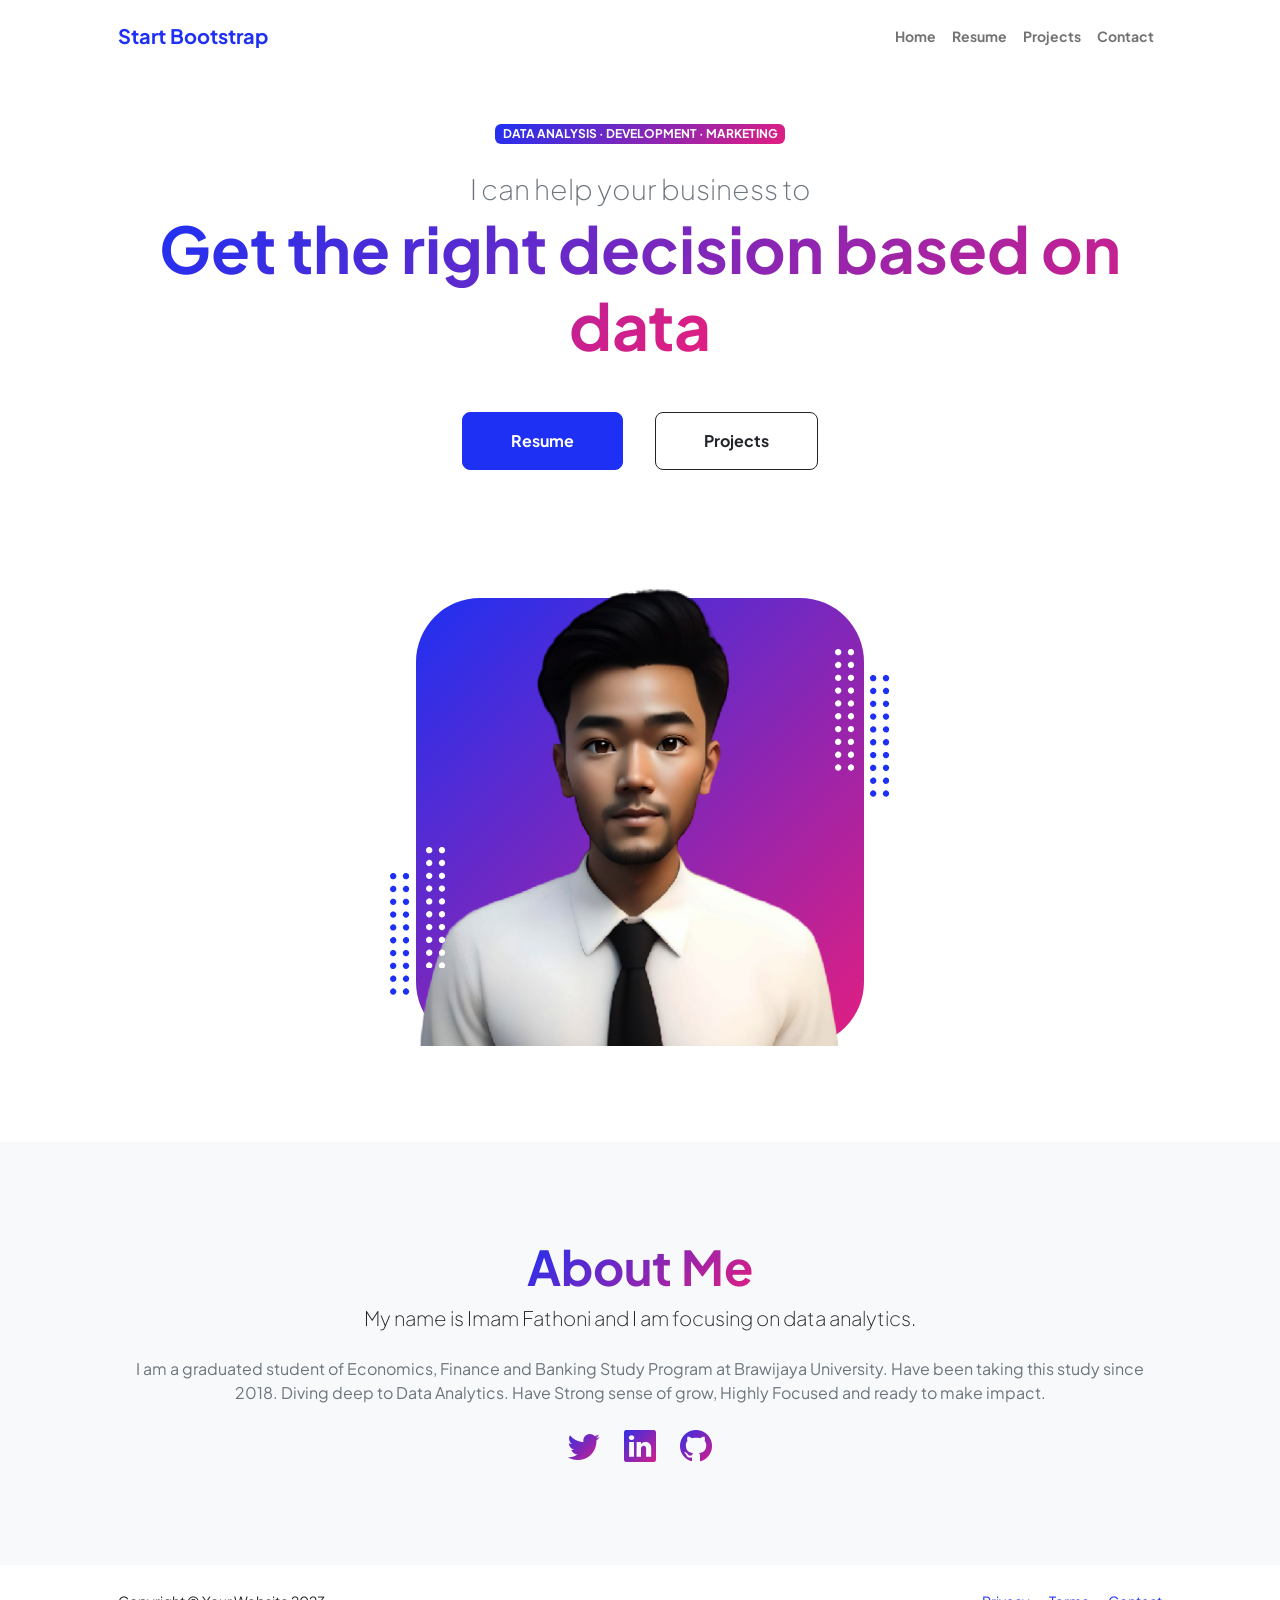
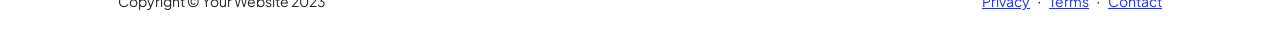
==== index.html @ 7dda991b "Add files via upload" ====
<!DOCTYPE html>
<html lang="en">
    <head>
        <meta charset="utf-8" />
        <meta name="viewport" content="width=device-width, initial-scale=1, shrink-to-fit=no" />
        <meta name="description" content="" />
        <meta name="author" content="" />
        <title>Personal - Imfathoni</title>
        <!-- Favicon-->
        <link rel="icon" type="image/x-icon" href="assets/favicon.ico" />
        <!-- Custom Google font-->
        <link rel="preconnect" href="https://fonts.googleapis.com" />
        <link rel="preconnect" href="https://fonts.gstatic.com" crossorigin />
        <link href="https://fonts.googleapis.com/css2?family=Plus+Jakarta+Sans:wght@100;200;300;400;500;600;700;800;900&amp;display=swap" rel="stylesheet" />
        <!-- Bootstrap icons-->
        <link href="https://cdn.jsdelivr.net/npm/bootstrap-icons@1.8.1/font/bootstrap-icons.css" rel="stylesheet" />
        <!-- Core theme CSS (includes Bootstrap)-->
        <link href="css/styles.css" rel="stylesheet" />
    </head>
    <body class="d-flex flex-column h-100">
        <main class="flex-shrink-0">
            <!-- Navigation-->
            <nav class="navbar navbar-expand-lg navbar-light bg-white py-3">
                <div class="container px-5">
                    <a class="navbar-brand" href="index.html"><span class="fw-bolder text-primary">Start Bootstrap</span></a>
                    <button class="navbar-toggler" type="button" data-bs-toggle="collapse" data-bs-target="#navbarSupportedContent" aria-controls="navbarSupportedContent" aria-expanded="false" aria-label="Toggle navigation"><span class="navbar-toggler-icon"></span></button>
                    <div class="collapse navbar-collapse" id="navbarSupportedContent">
                        <ul class="navbar-nav ms-auto mb-2 mb-lg-0 small fw-bolder">
                            <li class="nav-item"><a class="nav-link" href="index.html">Home</a></li>
                            <li class="nav-item"><a class="nav-link" href="resume.html">Resume</a></li>
                            <li class="nav-item"><a class="nav-link" href="projects.html">Projects</a></li>
                            <li class="nav-item"><a class="nav-link" href="contact.html">Contact</a></li>
                        </ul>
                    </div>
                </div>
            </nav>
            <!-- Header-->
            <header class="py-5">
                <div class="container px-5 pb-5">
                    <div class="row gx-5 align-items-center">
                        <div class="col-xxl-5">
                            <!-- Header text content-->
                            <div class="text-center text-xxl-start">
                                <div class="badge bg-gradient-primary-to-secondary text-white mb-4"><div class="text-uppercase">Data Analysis &middot; Development &middot; Marketing</div></div>
                                <div class="fs-3 fw-light text-muted">I can help your business to</div>
                                <h1 class="display-3 fw-bolder mb-5"><span class="text-gradient d-inline">Get the right decision based on data</span></h1>
                                <div class="d-grid gap-3 d-sm-flex justify-content-sm-center justify-content-xxl-start mb-3">
                                    <a class="btn btn-primary btn-lg px-5 py-3 me-sm-3 fs-6 fw-bolder" href="resume.html">Resume</a>
                                    <a class="btn btn-outline-dark btn-lg px-5 py-3 fs-6 fw-bolder" href="projects.html">Projects</a>
                                </div>
                            </div>
                        </div>
                        <div class="col-xxl-7">
                            <!-- Header profile picture-->
                            <div class="d-flex justify-content-center mt-5 mt-xxl-0">
                                <div class="profile bg-gradient-primary-to-secondary">
                                    <!-- TIP: For best results, use a photo with a transparent background like the demo example below-->
                                    <!-- Watch a tutorial on how to do this on YouTube (link)-->
                                    <img class="profile-img" src="assets/profile.png" alt="..." />
                                    <div class="dots-1">
                                        <!-- SVG Dots-->
                                        <svg version="1.1" xmlns="http://www.w3.org/2000/svg" xmlns:xlink="http://www.w3.org/1999/xlink" x="0px" y="0px" viewBox="0 0 191.6 1215.4" style="enable-background: new 0 0 191.6 1215.4" xml:space="preserve">
                                            <g transform="translate(0.000000,1280.000000) scale(0.100000,-0.100000)">
                                                <path d="M227.7,12788.6c-105-35-200-141-222-248c-43-206,163-412,369-369c155,32,275,190,260,339c-11,105-90,213-190,262        C383.7,12801.6,289.7,12808.6,227.7,12788.6z"></path>
                                                <path d="M1507.7,12788.6c-151-50-253-216-222-362c25-119,136-230,254-255c194-41,395,142,375,339c-11,105-90,213-190,262        C1663.7,12801.6,1569.7,12808.6,1507.7,12788.6z"></path>
                                                <path d="M227.7,11508.6c-105-35-200-141-222-248c-43-206,163-412,369-369c155,32,275,190,260,339c-11,105-90,213-190,262        C383.7,11521.6,289.7,11528.6,227.7,11508.6z"></path>
                                                <path d="M1507.7,11508.6c-151-50-253-216-222-362c25-119,136-230,254-255c194-41,395,142,375,339c-11,105-90,213-190,262        C1663.7,11521.6,1569.7,11528.6,1507.7,11508.6z"></path>
                                                <path d="M227.7,10228.6c-105-35-200-141-222-248c-43-206,163-412,369-369c155,32,275,190,260,339c-11,105-90,213-190,262        C383.7,10241.6,289.7,10248.6,227.7,10228.6z"></path>
                                                <path d="M1507.7,10228.6c-105-35-200-141-222-248c-43-206,163-412,369-369c155,32,275,190,260,339c-11,105-90,213-190,262        C1663.7,10241.6,1569.7,10248.6,1507.7,10228.6z"></path>
                                                <path d="M227.7,8948.6c-105-35-200-141-222-248c-43-206,163-412,369-369c155,32,275,190,260,339c-11,105-90,213-190,262        C383.7,8961.6,289.7,8968.6,227.7,8948.6z"></path>
                                                <path d="M1507.7,8948.6c-105-35-200-141-222-248c-43-206,163-412,369-369c155,32,275,190,260,339c-11,105-90,213-190,262        C1663.7,8961.6,1569.7,8968.6,1507.7,8948.6z"></path>
                                                <path d="M227.7,7668.6c-105-35-200-141-222-248c-43-206,163-412,369-369c155,32,275,190,260,339c-11,105-90,213-190,262        C383.7,7681.6,289.7,7688.6,227.7,7668.6z"></path>
                                                <path d="M1507.7,7668.6c-105-35-200-141-222-248c-43-206,163-412,369-369c155,32,275,190,260,339c-11,105-90,213-190,262        C1663.7,7681.6,1569.7,7688.6,1507.7,7668.6z"></path>
                                                <path d="M227.7,6388.6c-105-35-200-141-222-248c-43-206,163-412,369-369c155,32,275,190,260,339c-11,105-90,213-190,262        C383.7,6401.6,289.7,6408.6,227.7,6388.6z"></path>
                                                <path d="M1507.7,6388.6c-105-35-200-141-222-248c-43-206,163-412,369-369c155,32,275,190,260,339c-11,105-90,213-190,262        C1663.7,6401.6,1569.7,6408.6,1507.7,6388.6z"></path>
                                                <path d="M227.7,5108.6c-105-35-200-141-222-248c-43-206,163-412,369-369c155,32,275,190,260,339c-11,105-90,213-190,262        C383.7,5121.6,289.7,5128.6,227.7,5108.6z"></path>
                                                <path d="M1507.7,5108.6c-105-35-200-141-222-248c-43-206,163-412,369-369c155,32,275,190,260,339c-11,105-90,213-190,262        C1663.7,5121.6,1569.7,5128.6,1507.7,5108.6z"></path>
                                                <path d="M227.7,3828.6c-105-35-200-141-222-248c-43-206,163-412,369-369c155,32,275,190,260,339c-11,105-90,213-190,262        C383.7,3841.6,289.7,3848.6,227.7,3828.6z"></path>
                                                <path d="M1507.7,3828.6c-105-35-200-141-222-248c-43-206,163-412,369-369c155,32,275,190,260,339c-11,105-90,213-190,262        C1663.7,3841.6,1569.7,3848.6,1507.7,3828.6z"></path>
                                                <path d="M227.7,2548.6c-105-35-200-141-222-248c-43-206,163-412,369-369c155,32,275,190,260,339c-11,105-90,213-190,262        C383.7,2561.6,289.7,2568.6,227.7,2548.6z"></path>
                                                <path d="M1507.7,2548.6c-105-35-200-141-222-248c-43-206,163-412,369-369c155,32,275,190,260,339c-11,105-90,213-190,262        C1663.7,2561.6,1569.7,2568.6,1507.7,2548.6z"></path>
                                                <path d="M227.7,1268.6c-105-35-200-141-222-248c-43-206,163-412,369-369c155,32,275,190,260,339c-11,105-90,213-190,262        C383.7,1281.6,289.7,1288.6,227.7,1268.6z"></path>
                                                <path d="M1507.7,1268.6c-105-35-200-141-222-248c-43-206,163-412,369-369c155,32,275,190,260,339c-11,105-90,213-190,262        C1663.7,1281.6,1569.7,1288.6,1507.7,1268.6z"></path>
                                            </g>
                                        </svg>
                                        <!-- END of SVG dots-->
                                    </div>
                                    <div class="dots-2">
                                        <!-- SVG Dots-->
                                        <svg version="1.1" xmlns="http://www.w3.org/2000/svg" xmlns:xlink="http://www.w3.org/1999/xlink" x="0px" y="0px" viewBox="0 0 191.6 1215.4" style="enable-background: new 0 0 191.6 1215.4" xml:space="preserve">
                                            <g transform="translate(0.000000,1280.000000) scale(0.100000,-0.100000)">
                                                <path d="M227.7,12788.6c-105-35-200-141-222-248c-43-206,163-412,369-369c155,32,275,190,260,339c-11,105-90,213-190,262        C383.7,12801.6,289.7,12808.6,227.7,12788.6z"></path>
                                                <path d="M1507.7,12788.6c-151-50-253-216-222-362c25-119,136-230,254-255c194-41,395,142,375,339c-11,105-90,213-190,262        C1663.7,12801.6,1569.7,12808.6,1507.7,12788.6z"></path>
                                                <path d="M227.7,11508.6c-105-35-200-141-222-248c-43-206,163-412,369-369c155,32,275,190,260,339c-11,105-90,213-190,262        C383.7,11521.6,289.7,11528.6,227.7,11508.6z"></path>
                                                <path d="M1507.7,11508.6c-151-50-253-216-222-362c25-119,136-230,254-255c194-41,395,142,375,339c-11,105-90,213-190,262        C1663.7,11521.6,1569.7,11528.6,1507.7,11508.6z"></path>
                                                <path d="M227.7,10228.6c-105-35-200-141-222-248c-43-206,163-412,369-369c155,32,275,190,260,339c-11,105-90,213-190,262        C383.7,10241.6,289.7,10248.6,227.7,10228.6z"></path>
                                                <path d="M1507.7,10228.6c-105-35-200-141-222-248c-43-206,163-412,369-369c155,32,275,190,260,339c-11,105-90,213-190,262        C1663.7,10241.6,1569.7,10248.6,1507.7,10228.6z"></path>
                                                <path d="M227.7,8948.6c-105-35-200-141-222-248c-43-206,163-412,369-369c155,32,275,190,260,339c-11,105-90,213-190,262        C383.7,8961.6,289.7,8968.6,227.7,8948.6z"></path>
                                                <path d="M1507.7,8948.6c-105-35-200-141-222-248c-43-206,163-412,369-369c155,32,275,190,260,339c-11,105-90,213-190,262        C1663.7,8961.6,1569.7,8968.6,1507.7,8948.6z"></path>
                                                <path d="M227.7,7668.6c-105-35-200-141-222-248c-43-206,163-412,369-369c155,32,275,190,260,339c-11,105-90,213-190,262        C383.7,7681.6,289.7,7688.6,227.7,7668.6z"></path>
                                                <path d="M1507.7,7668.6c-105-35-200-141-222-248c-43-206,163-412,369-369c155,32,275,190,260,339c-11,105-90,213-190,262        C1663.7,7681.6,1569.7,7688.6,1507.7,7668.6z"></path>
                                                <path d="M227.7,6388.6c-105-35-200-141-222-248c-43-206,163-412,369-369c155,32,275,190,260,339c-11,105-90,213-190,262        C383.7,6401.6,289.7,6408.6,227.7,6388.6z"></path>
                                                <path d="M1507.7,6388.6c-105-35-200-141-222-248c-43-206,163-412,369-369c155,32,275,190,260,339c-11,105-90,213-190,262        C1663.7,6401.6,1569.7,6408.6,1507.7,6388.6z"></path>
                                                <path d="M227.7,5108.6c-105-35-200-141-222-248c-43-206,163-412,369-369c155,32,275,190,260,339c-11,105-90,213-190,262        C383.7,5121.6,289.7,5128.6,227.7,5108.6z"></path>
                                                <path d="M1507.7,5108.6c-105-35-200-141-222-248c-43-206,163-412,369-369c155,32,275,190,260,339c-11,105-90,213-190,262        C1663.7,5121.6,1569.7,5128.6,1507.7,5108.6z"></path>
                                                <path d="M227.7,3828.6c-105-35-200-141-222-248c-43-206,163-412,369-369c155,32,275,190,260,339c-11,105-90,213-190,262        C383.7,3841.6,289.7,3848.6,227.7,3828.6z"></path>
                                                <path d="M1507.7,3828.6c-105-35-200-141-222-248c-43-206,163-412,369-369c155,32,275,190,260,339c-11,105-90,213-190,262        C1663.7,3841.6,1569.7,3848.6,1507.7,3828.6z"></path>
                                                <path d="M227.7,2548.6c-105-35-200-141-222-248c-43-206,163-412,369-369c155,32,275,190,260,339c-11,105-90,213-190,262        C383.7,2561.6,289.7,2568.6,227.7,2548.6z"></path>
                                                <path d="M1507.7,2548.6c-105-35-200-141-222-248c-43-206,163-412,369-369c155,32,275,190,260,339c-11,105-90,213-190,262        C1663.7,2561.6,1569.7,2568.6,1507.7,2548.6z"></path>
                                                <path d="M227.7,1268.6c-105-35-200-141-222-248c-43-206,163-412,369-369c155,32,275,190,260,339c-11,105-90,213-190,262        C383.7,1281.6,289.7,1288.6,227.7,1268.6z"></path>
                                                <path d="M1507.7,1268.6c-105-35-200-141-222-248c-43-206,163-412,369-369c155,32,275,190,260,339c-11,105-90,213-190,262        C1663.7,1281.6,1569.7,1288.6,1507.7,1268.6z"></path>
                                            </g>
                                        </svg>
                                        <!-- END of SVG dots-->
                                    </div>
                                    <div class="dots-3">
                                        <!-- SVG Dots-->
                                        <svg version="1.1" xmlns="http://www.w3.org/2000/svg" xmlns:xlink="http://www.w3.org/1999/xlink" x="0px" y="0px" viewBox="0 0 191.6 1215.4" style="enable-background: new 0 0 191.6 1215.4" xml:space="preserve">
                                            <g transform="translate(0.000000,1280.000000) scale(0.100000,-0.100000)">
                                                <path d="M227.7,12788.6c-105-35-200-141-222-248c-43-206,163-412,369-369c155,32,275,190,260,339c-11,105-90,213-190,262        C383.7,12801.6,289.7,12808.6,227.7,12788.6z"></path>
                                                <path d="M1507.7,12788.6c-151-50-253-216-222-362c25-119,136-230,254-255c194-41,395,142,375,339c-11,105-90,213-190,262        C1663.7,12801.6,1569.7,12808.6,1507.7,12788.6z"></path>
                                                <path d="M227.7,11508.6c-105-35-200-141-222-248c-43-206,163-412,369-369c155,32,275,190,260,339c-11,105-90,213-190,262        C383.7,11521.6,289.7,11528.6,227.7,11508.6z"></path>
                                                <path d="M1507.7,11508.6c-151-50-253-216-222-362c25-119,136-230,254-255c194-41,395,142,375,339c-11,105-90,213-190,262        C1663.7,11521.6,1569.7,11528.6,1507.7,11508.6z"></path>
                                                <path d="M227.7,10228.6c-105-35-200-141-222-248c-43-206,163-412,369-369c155,32,275,190,260,339c-11,105-90,213-190,262        C383.7,10241.6,289.7,10248.6,227.7,10228.6z"></path>
                                                <path d="M1507.7,10228.6c-105-35-200-141-222-248c-43-206,163-412,369-369c155,32,275,190,260,339c-11,105-90,213-190,262        C1663.7,10241.6,1569.7,10248.6,1507.7,10228.6z"></path>
                                                <path d="M227.7,8948.6c-105-35-200-141-222-248c-43-206,163-412,369-369c155,32,275,190,260,339c-11,105-90,213-190,262        C383.7,8961.6,289.7,8968.6,227.7,8948.6z"></path>
                                                <path d="M1507.7,8948.6c-105-35-200-141-222-248c-43-206,163-412,369-369c155,32,275,190,260,339c-11,105-90,213-190,262        C1663.7,8961.6,1569.7,8968.6,1507.7,8948.6z"></path>
                                                <path d="M227.7,7668.6c-105-35-200-141-222-248c-43-206,163-412,369-369c155,32,275,190,260,339c-11,105-90,213-190,262        C383.7,7681.6,289.7,7688.6,227.7,7668.6z"></path>
                                                <path d="M1507.7,7668.6c-105-35-200-141-222-248c-43-206,163-412,369-369c155,32,275,190,260,339c-11,105-90,213-190,262        C1663.7,7681.6,1569.7,7688.6,1507.7,7668.6z"></path>
                                                <path d="M227.7,6388.6c-105-35-200-141-222-248c-43-206,163-412,369-369c155,32,275,190,260,339c-11,105-90,213-190,262        C383.7,6401.6,289.7,6408.6,227.7,6388.6z"></path>
                                                <path d="M1507.7,6388.6c-105-35-200-141-222-248c-43-206,163-412,369-369c155,32,275,190,260,339c-11,105-90,213-190,262        C1663.7,6401.6,1569.7,6408.6,1507.7,6388.6z"></path>
                                                <path d="M227.7,5108.6c-105-35-200-141-222-248c-43-206,163-412,369-369c155,32,275,190,260,339c-11,105-90,213-190,262        C383.7,5121.6,289.7,5128.6,227.7,5108.6z"></path>
                                                <path d="M1507.7,5108.6c-105-35-200-141-222-248c-43-206,163-412,369-369c155,32,275,190,260,339c-11,105-90,213-190,262        C1663.7,5121.6,1569.7,5128.6,1507.7,5108.6z"></path>
                                                <path d="M227.7,3828.6c-105-35-200-141-222-248c-43-206,163-412,369-369c155,32,275,190,260,339c-11,105-90,213-190,262        C383.7,3841.6,289.7,3848.6,227.7,3828.6z"></path>
                                                <path d="M1507.7,3828.6c-105-35-200-141-222-248c-43-206,163-412,369-369c155,32,275,190,260,339c-11,105-90,213-190,262        C1663.7,3841.6,1569.7,3848.6,1507.7,3828.6z"></path>
                                                <path d="M227.7,2548.6c-105-35-200-141-222-248c-43-206,163-412,369-369c155,32,275,190,260,339c-11,105-90,213-190,262        C383.7,2561.6,289.7,2568.6,227.7,2548.6z"></path>
                                                <path d="M1507.7,2548.6c-105-35-200-141-222-248c-43-206,163-412,369-369c155,32,275,190,260,339c-11,105-90,213-190,262        C1663.7,2561.6,1569.7,2568.6,1507.7,2548.6z"></path>
                                                <path d="M227.7,1268.6c-105-35-200-141-222-248c-43-206,163-412,369-369c155,32,275,190,260,339c-11,105-90,213-190,262        C383.7,1281.6,289.7,1288.6,227.7,1268.6z"></path>
                                                <path d="M1507.7,1268.6c-105-35-200-141-222-248c-43-206,163-412,369-369c155,32,275,190,260,339c-11,105-90,213-190,262        C1663.7,1281.6,1569.7,1288.6,1507.7,1268.6z"></path>
                                            </g>
                                        </svg>
                                        <!-- END of SVG dots-->
                                    </div>
                                    <div class="dots-4">
                                        <!-- SVG Dots-->
                                        <svg version="1.1" xmlns="http://www.w3.org/2000/svg" xmlns:xlink="http://www.w3.org/1999/xlink" x="0px" y="0px" viewBox="0 0 191.6 1215.4" style="enable-background: new 0 0 191.6 1215.4" xml:space="preserve">
                                            <g transform="translate(0.000000,1280.000000) scale(0.100000,-0.100000)">
                                                <path d="M227.7,12788.6c-105-35-200-141-222-248c-43-206,163-412,369-369c155,32,275,190,260,339c-11,105-90,213-190,262        C383.7,12801.6,289.7,12808.6,227.7,12788.6z"></path>
                                                <path d="M1507.7,12788.6c-151-50-253-216-222-362c25-119,136-230,254-255c194-41,395,142,375,339c-11,105-90,213-190,262        C1663.7,12801.6,1569.7,12808.6,1507.7,12788.6z"></path>
                                                <path d="M227.7,11508.6c-105-35-200-141-222-248c-43-206,163-412,369-369c155,32,275,190,260,339c-11,105-90,213-190,262        C383.7,11521.6,289.7,11528.6,227.7,11508.6z"></path>
                                                <path d="M1507.7,11508.6c-151-50-253-216-222-362c25-119,136-230,254-255c194-41,395,142,375,339c-11,105-90,213-190,262        C1663.7,11521.6,1569.7,11528.6,1507.7,11508.6z"></path>
                                                <path d="M227.7,10228.6c-105-35-200-141-222-248c-43-206,163-412,369-369c155,32,275,190,260,339c-11,105-90,213-190,262        C383.7,10241.6,289.7,10248.6,227.7,10228.6z"></path>
                                                <path d="M1507.7,10228.6c-105-35-200-141-222-248c-43-206,163-412,369-369c155,32,275,190,260,339c-11,105-90,213-190,262        C1663.7,10241.6,1569.7,10248.6,1507.7,10228.6z"></path>
                                                <path d="M227.7,8948.6c-105-35-200-141-222-248c-43-206,163-412,369-369c155,32,275,190,260,339c-11,105-90,213-190,262        C383.7,8961.6,289.7,8968.6,227.7,8948.6z"></path>
                                                <path d="M1507.7,8948.6c-105-35-200-141-222-248c-43-206,163-412,369-369c155,32,275,190,260,339c-11,105-90,213-190,262        C1663.7,8961.6,1569.7,8968.6,1507.7,8948.6z"></path>
                                                <path d="M227.7,7668.6c-105-35-200-141-222-248c-43-206,163-412,369-369c155,32,275,190,260,339c-11,105-90,213-190,262        C383.7,7681.6,289.7,7688.6,227.7,7668.6z"></path>
                                                <path d="M1507.7,7668.6c-105-35-200-141-222-248c-43-206,163-412,369-369c155,32,275,190,260,339c-11,105-90,213-190,262        C1663.7,7681.6,1569.7,7688.6,1507.7,7668.6z"></path>
                                                <path d="M227.7,6388.6c-105-35-200-141-222-248c-43-206,163-412,369-369c155,32,275,190,260,339c-11,105-90,213-190,262        C383.7,6401.6,289.7,6408.6,227.7,6388.6z"></path>
                                                <path d="M1507.7,6388.6c-105-35-200-141-222-248c-43-206,163-412,369-369c155,32,275,190,260,339c-11,105-90,213-190,262        C1663.7,6401.6,1569.7,6408.6,1507.7,6388.6z"></path>
                                                <path d="M227.7,5108.6c-105-35-200-141-222-248c-43-206,163-412,369-369c155,32,275,190,260,339c-11,105-90,213-190,262        C383.7,5121.6,289.7,5128.6,227.7,5108.6z"></path>
                                                <path d="M1507.7,5108.6c-105-35-200-141-222-248c-43-206,163-412,369-369c155,32,275,190,260,339c-11,105-90,213-190,262        C1663.7,5121.6,1569.7,5128.6,1507.7,5108.6z"></path>
                                                <path d="M227.7,3828.6c-105-35-200-141-222-248c-43-206,163-412,369-369c155,32,275,190,260,339c-11,105-90,213-190,262        C383.7,3841.6,289.7,3848.6,227.7,3828.6z"></path>
                                                <path d="M1507.7,3828.6c-105-35-200-141-222-248c-43-206,163-412,369-369c155,32,275,190,260,339c-11,105-90,213-190,262        C1663.7,3841.6,1569.7,3848.6,1507.7,3828.6z"></path>
                                                <path d="M227.7,2548.6c-105-35-200-141-222-248c-43-206,163-412,369-369c155,32,275,190,260,339c-11,105-90,213-190,262        C383.7,2561.6,289.7,2568.6,227.7,2548.6z"></path>
                                                <path d="M1507.7,2548.6c-105-35-200-141-222-248c-43-206,163-412,369-369c155,32,275,190,260,339c-11,105-90,213-190,262        C1663.7,2561.6,1569.7,2568.6,1507.7,2548.6z"></path>
                                                <path d="M227.7,1268.6c-105-35-200-141-222-248c-43-206,163-412,369-369c155,32,275,190,260,339c-11,105-90,213-190,262        C383.7,1281.6,289.7,1288.6,227.7,1268.6z"></path>
                                                <path d="M1507.7,1268.6c-105-35-200-141-222-248c-43-206,163-412,369-369c155,32,275,190,260,339c-11,105-90,213-190,262        C1663.7,1281.6,1569.7,1288.6,1507.7,1268.6z"></path>
                                            </g>
                                        </svg>
                                        <!-- END of SVG dots-->
                                    </div>
                                </div>
                            </div>
                        </div>
                    </div>
                </div>
            </header>
            <!-- About Section-->
            <section class="bg-light py-5">
                <div class="container px-5">
                    <div class="row gx-5 justify-content-center">
                        <div class="col-xxl-8">
                            <div class="text-center my-5">
                                <h2 class="display-5 fw-bolder"><span class="text-gradient d-inline">About Me</span></h2>
                                <p class="lead fw-light mb-4">My name is Imam Fathoni and I am focusing on data analytics.</p>
                                <p class="text-muted">I am a graduated student of Economics, Finance and Banking Study Program at Brawijaya University. Have been taking this study since 2018. Diving deep to Data Analytics. Have Strong sense of grow, Highly Focused and ready to make impact.</p>
                                <div class="d-flex justify-content-center fs-2 gap-4">
                                    <a class="text-gradient" href="#!"><i class="bi bi-twitter"></i></a>
                                    <a class="text-gradient" href="#!"><i class="bi bi-linkedin"></i></a>
                                    <a class="text-gradient" href="#!"><i class="bi bi-github"></i></a>
                                </div>
                            </div>
                        </div>
                    </div>
                </div>
            </section>
        </main>
        <!-- Footer-->
        <footer class="bg-white py-4 mt-auto">
            <div class="container px-5">
                <div class="row align-items-center justify-content-between flex-column flex-sm-row">
                    <div class="col-auto"><div class="small m-0">Copyright &copy; Your Website 2023</div></div>
                    <div class="col-auto">
                        <a class="small" href="#!">Privacy</a>
                        <span class="mx-1">&middot;</span>
                        <a class="small" href="#!">Terms</a>
                        <span class="mx-1">&middot;</span>
                        <a class="small" href="#!">Contact</a>
                    </div>
                </div>
            </div>
        </footer>
        <!-- Bootstrap core JS-->
        <script src="https://cdn.jsdelivr.net/npm/bootstrap@5.2.3/dist/js/bootstrap.bundle.min.js"></script>
        <!-- Core theme JS-->
        <script src="js/scripts.js"></script>
    </body>
</html>
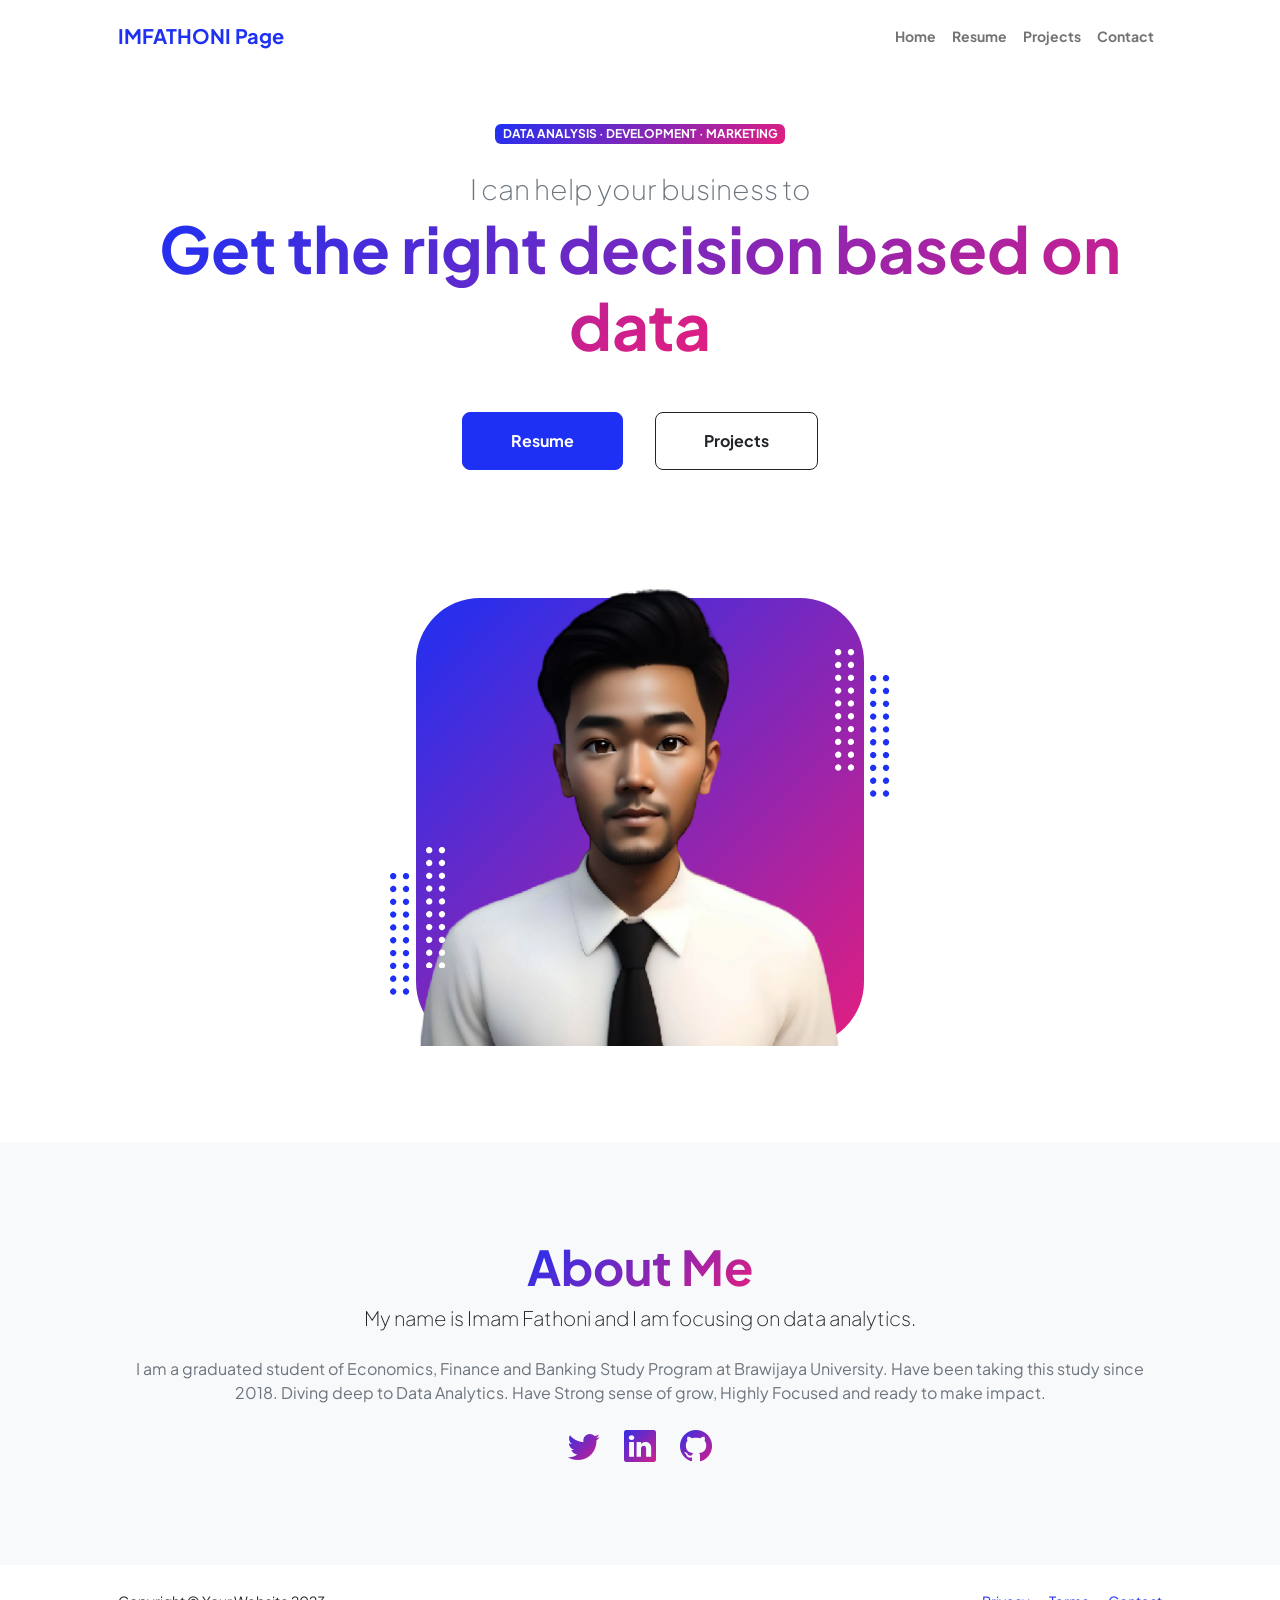
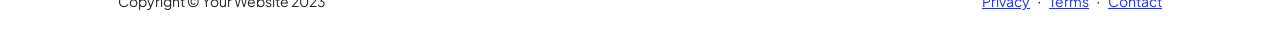
==== commit 167caac1: "Update index.html" ====
--- a/index.html
+++ b/index.html
@@ -22,7 +22,7 @@
             <!-- Navigation-->
             <nav class="navbar navbar-expand-lg navbar-light bg-white py-3">
                 <div class="container px-5">
-                    <a class="navbar-brand" href="index.html"><span class="fw-bolder text-primary">Start Bootstrap</span></a>
+                    <a class="navbar-brand" href="index.html"><span class="fw-bolder text-primary">IMFATHONI Page</span></a>
                     <button class="navbar-toggler" type="button" data-bs-toggle="collapse" data-bs-target="#navbarSupportedContent" aria-controls="navbarSupportedContent" aria-expanded="false" aria-label="Toggle navigation"><span class="navbar-toggler-icon"></span></button>
                     <div class="collapse navbar-collapse" id="navbarSupportedContent">
                         <ul class="navbar-nav ms-auto mb-2 mb-lg-0 small fw-bolder">
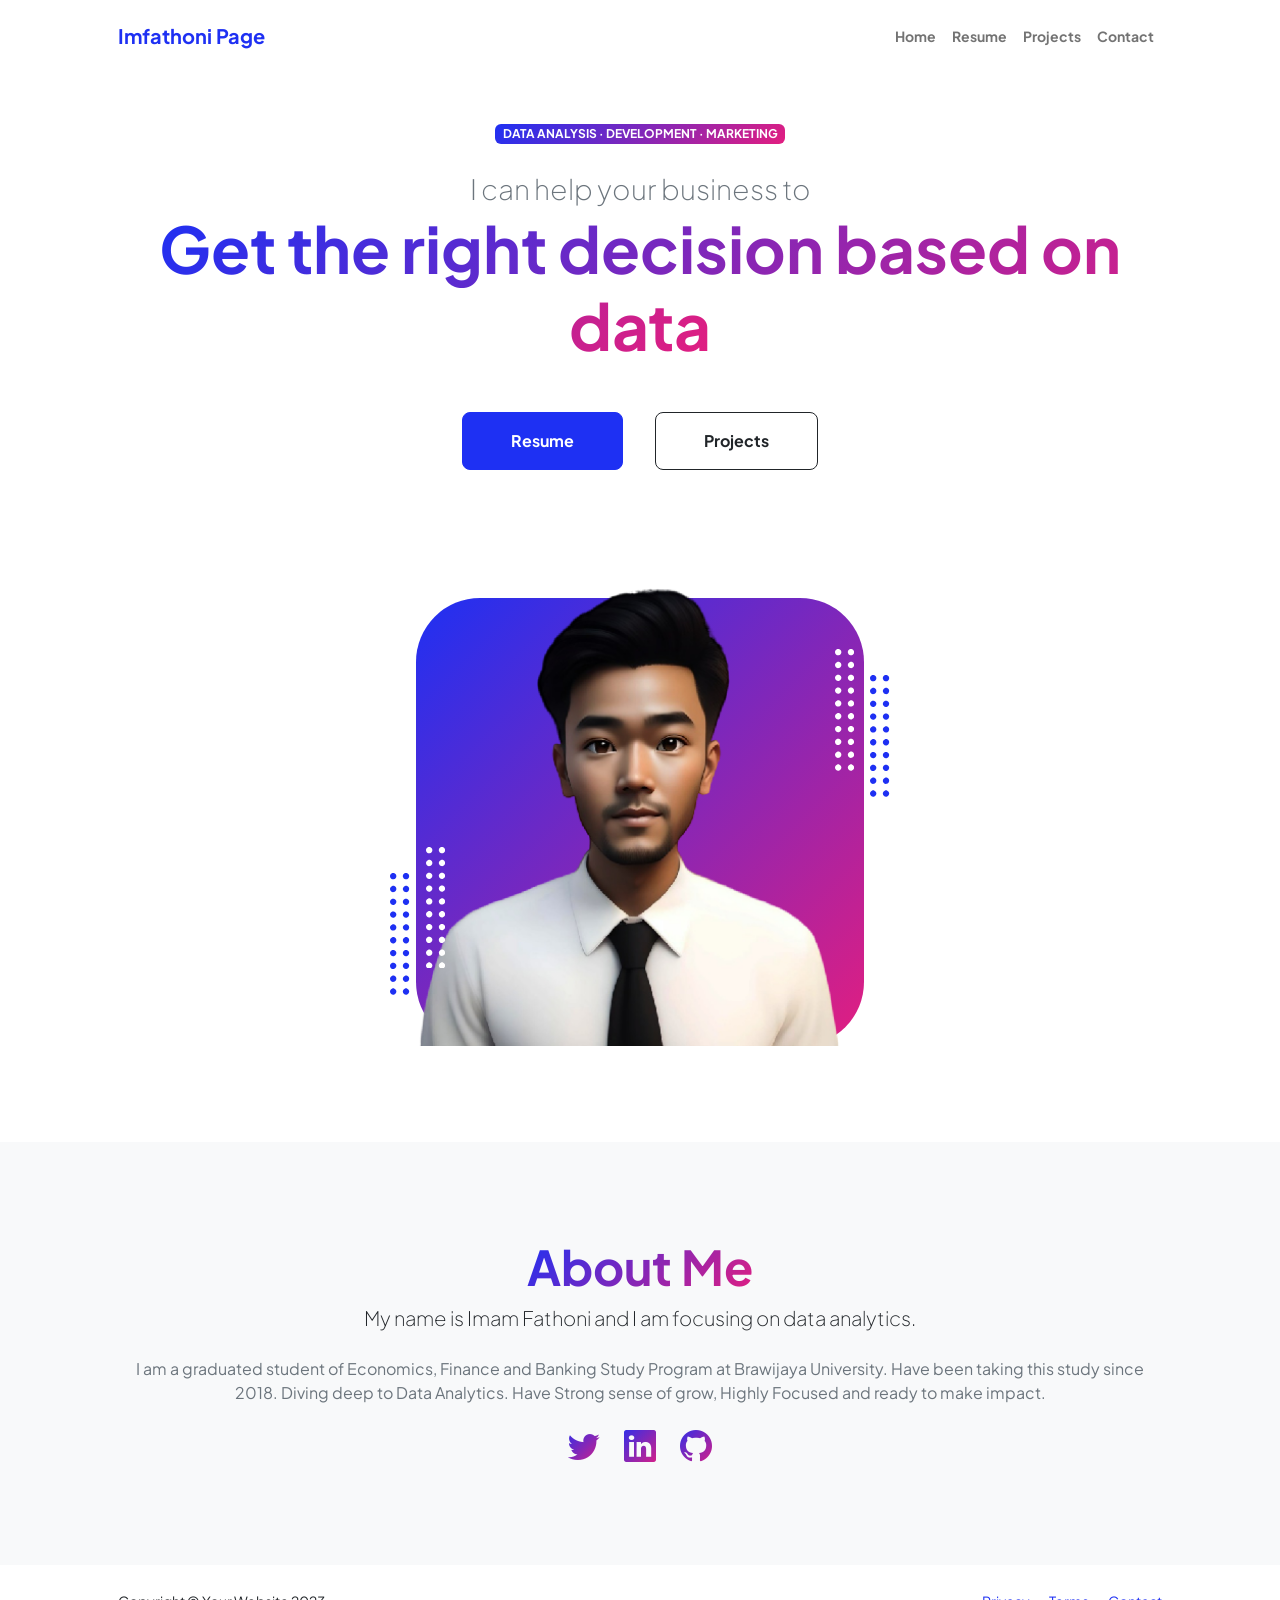
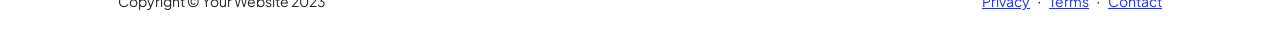
==== commit a9efc17b: "Update index.html" ====
--- a/index.html
+++ b/index.html
@@ -5,7 +5,7 @@
         <meta name="viewport" content="width=device-width, initial-scale=1, shrink-to-fit=no" />
         <meta name="description" content="" />
         <meta name="author" content="" />
-        <title>Personal - Imfathoni</title>
+        <title>Home - Imfathoni</title>
         <!-- Favicon-->
         <link rel="icon" type="image/x-icon" href="assets/favicon.ico" />
         <!-- Custom Google font-->
@@ -22,7 +22,7 @@
             <!-- Navigation-->
             <nav class="navbar navbar-expand-lg navbar-light bg-white py-3">
                 <div class="container px-5">
-                    <a class="navbar-brand" href="index.html"><span class="fw-bolder text-primary">IMFATHONI Page</span></a>
+                    <a class="navbar-brand" href="index.html"><span class="fw-bolder text-primary">Imfathoni Page</span></a>
                     <button class="navbar-toggler" type="button" data-bs-toggle="collapse" data-bs-target="#navbarSupportedContent" aria-controls="navbarSupportedContent" aria-expanded="false" aria-label="Toggle navigation"><span class="navbar-toggler-icon"></span></button>
                     <div class="collapse navbar-collapse" id="navbarSupportedContent">
                         <ul class="navbar-nav ms-auto mb-2 mb-lg-0 small fw-bolder">
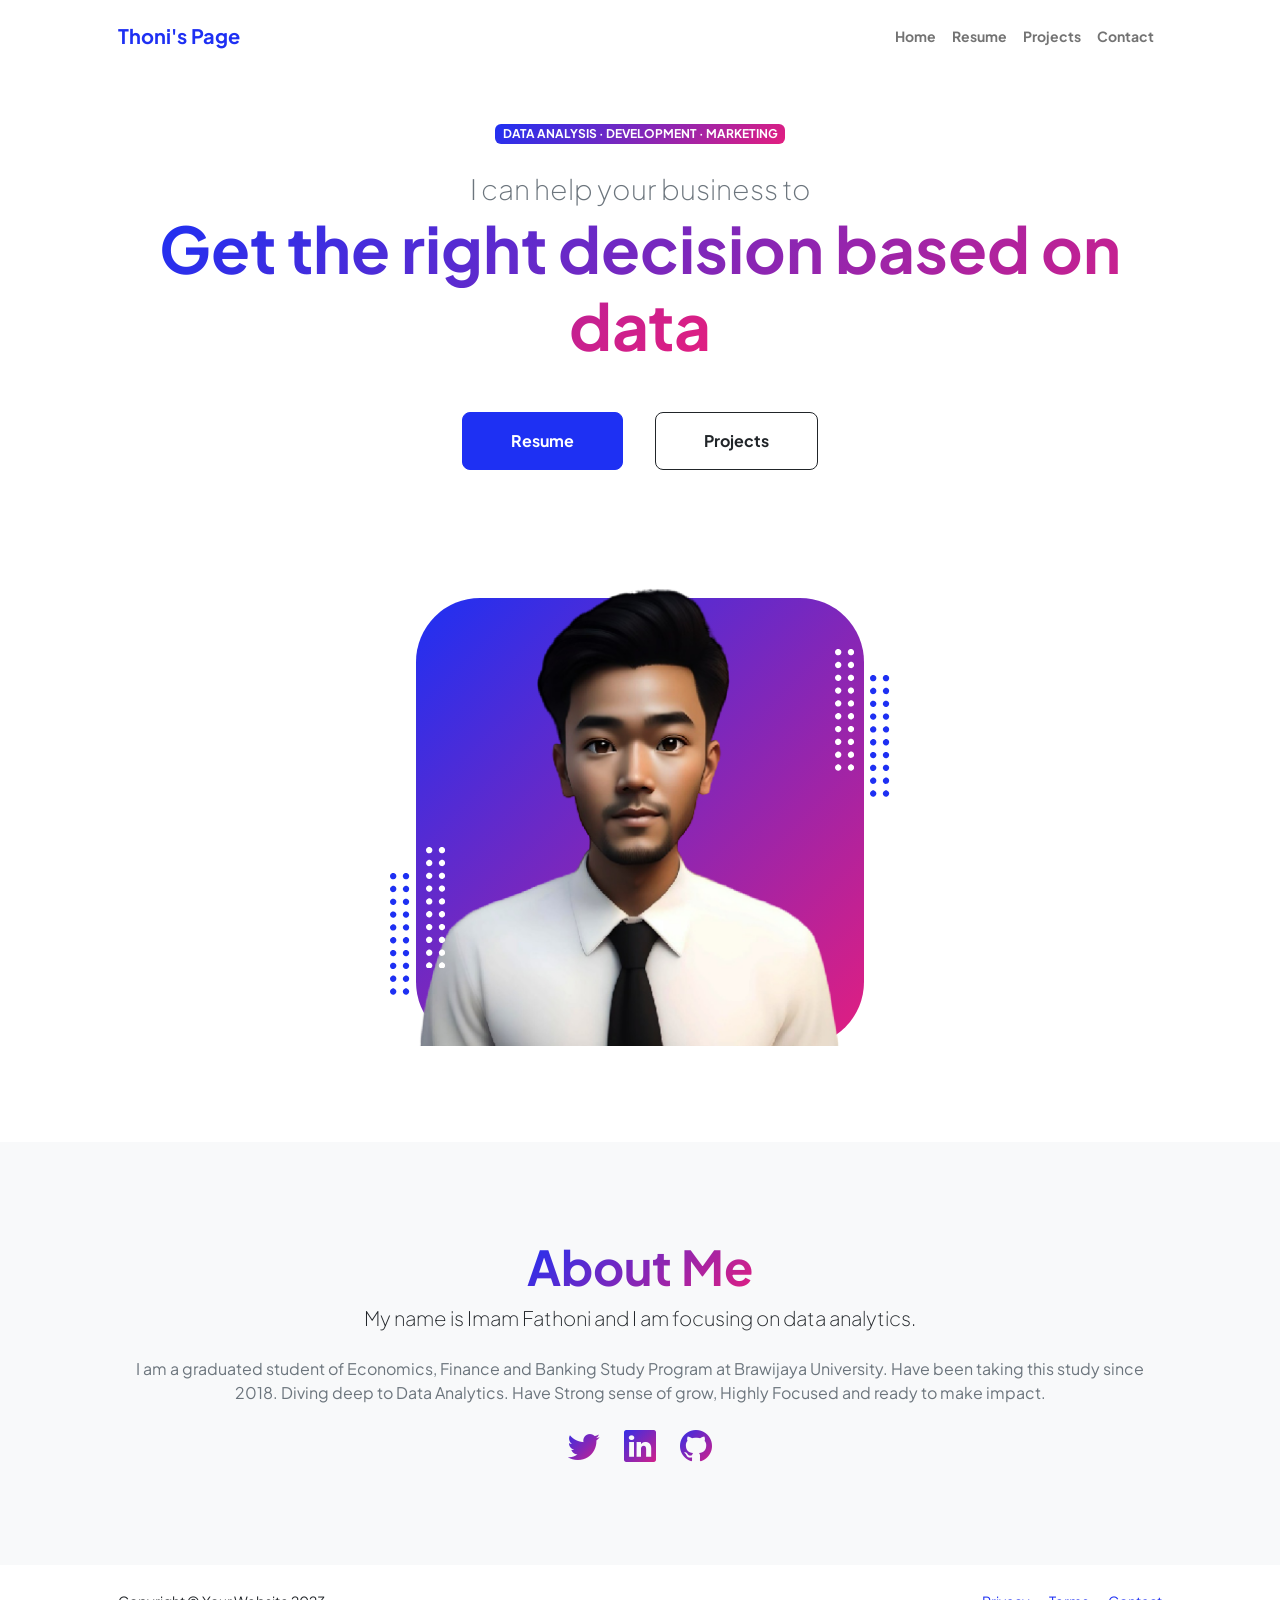
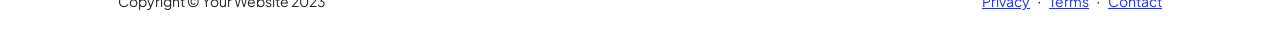
==== commit f71c9425: "Update index.html" ====
--- a/index.html
+++ b/index.html
@@ -22,7 +22,7 @@
             <!-- Navigation-->
             <nav class="navbar navbar-expand-lg navbar-light bg-white py-3">
                 <div class="container px-5">
-                    <a class="navbar-brand" href="index.html"><span class="fw-bolder text-primary">Imfathoni Page</span></a>
+                    <a class="navbar-brand" href="index.html"><span class="fw-bolder text-primary">Thoni's Page</span></a>
                     <button class="navbar-toggler" type="button" data-bs-toggle="collapse" data-bs-target="#navbarSupportedContent" aria-controls="navbarSupportedContent" aria-expanded="false" aria-label="Toggle navigation"><span class="navbar-toggler-icon"></span></button>
                     <div class="collapse navbar-collapse" id="navbarSupportedContent">
                         <ul class="navbar-nav ms-auto mb-2 mb-lg-0 small fw-bolder">
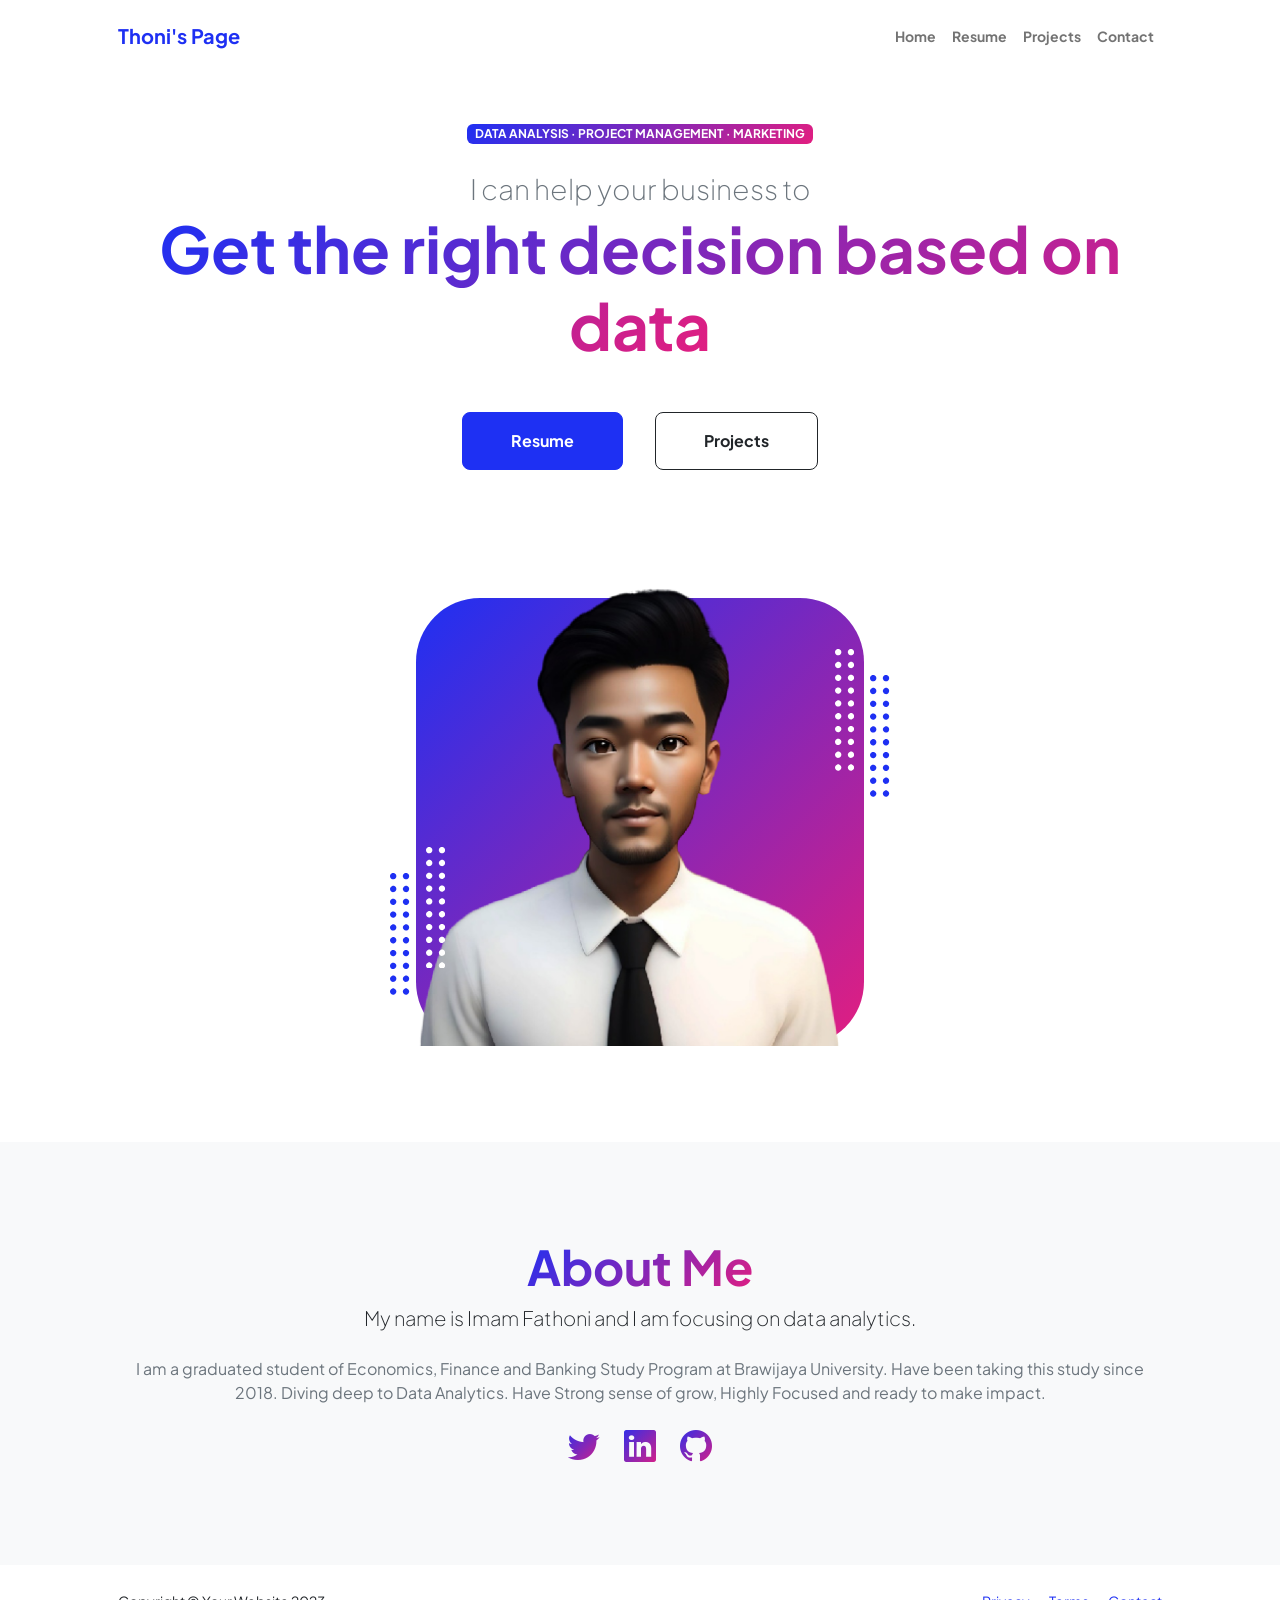
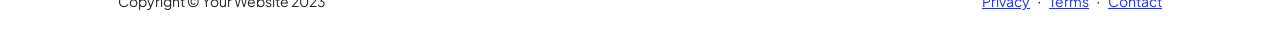
==== commit 5cb41181: "Rename index.htmlt to index.html" ====
--- a/index.html
+++ b/index.html
@@ -41,7 +41,7 @@
                         <div class="col-xxl-5">
                             <!-- Header text content-->
                             <div class="text-center text-xxl-start">
-                                <div class="badge bg-gradient-primary-to-secondary text-white mb-4"><div class="text-uppercase">Data Analysis &middot; Development &middot; Marketing</div></div>
+                                <div class="badge bg-gradient-primary-to-secondary text-white mb-4"><div class="text-uppercase">Data Analysis &middot; Project Management &middot; Marketing</div></div>
                                 <div class="fs-3 fw-light text-muted">I can help your business to</div>
                                 <h1 class="display-3 fw-bolder mb-5"><span class="text-gradient d-inline">Get the right decision based on data</span></h1>
                                 <div class="d-grid gap-3 d-sm-flex justify-content-sm-center justify-content-xxl-start mb-3">
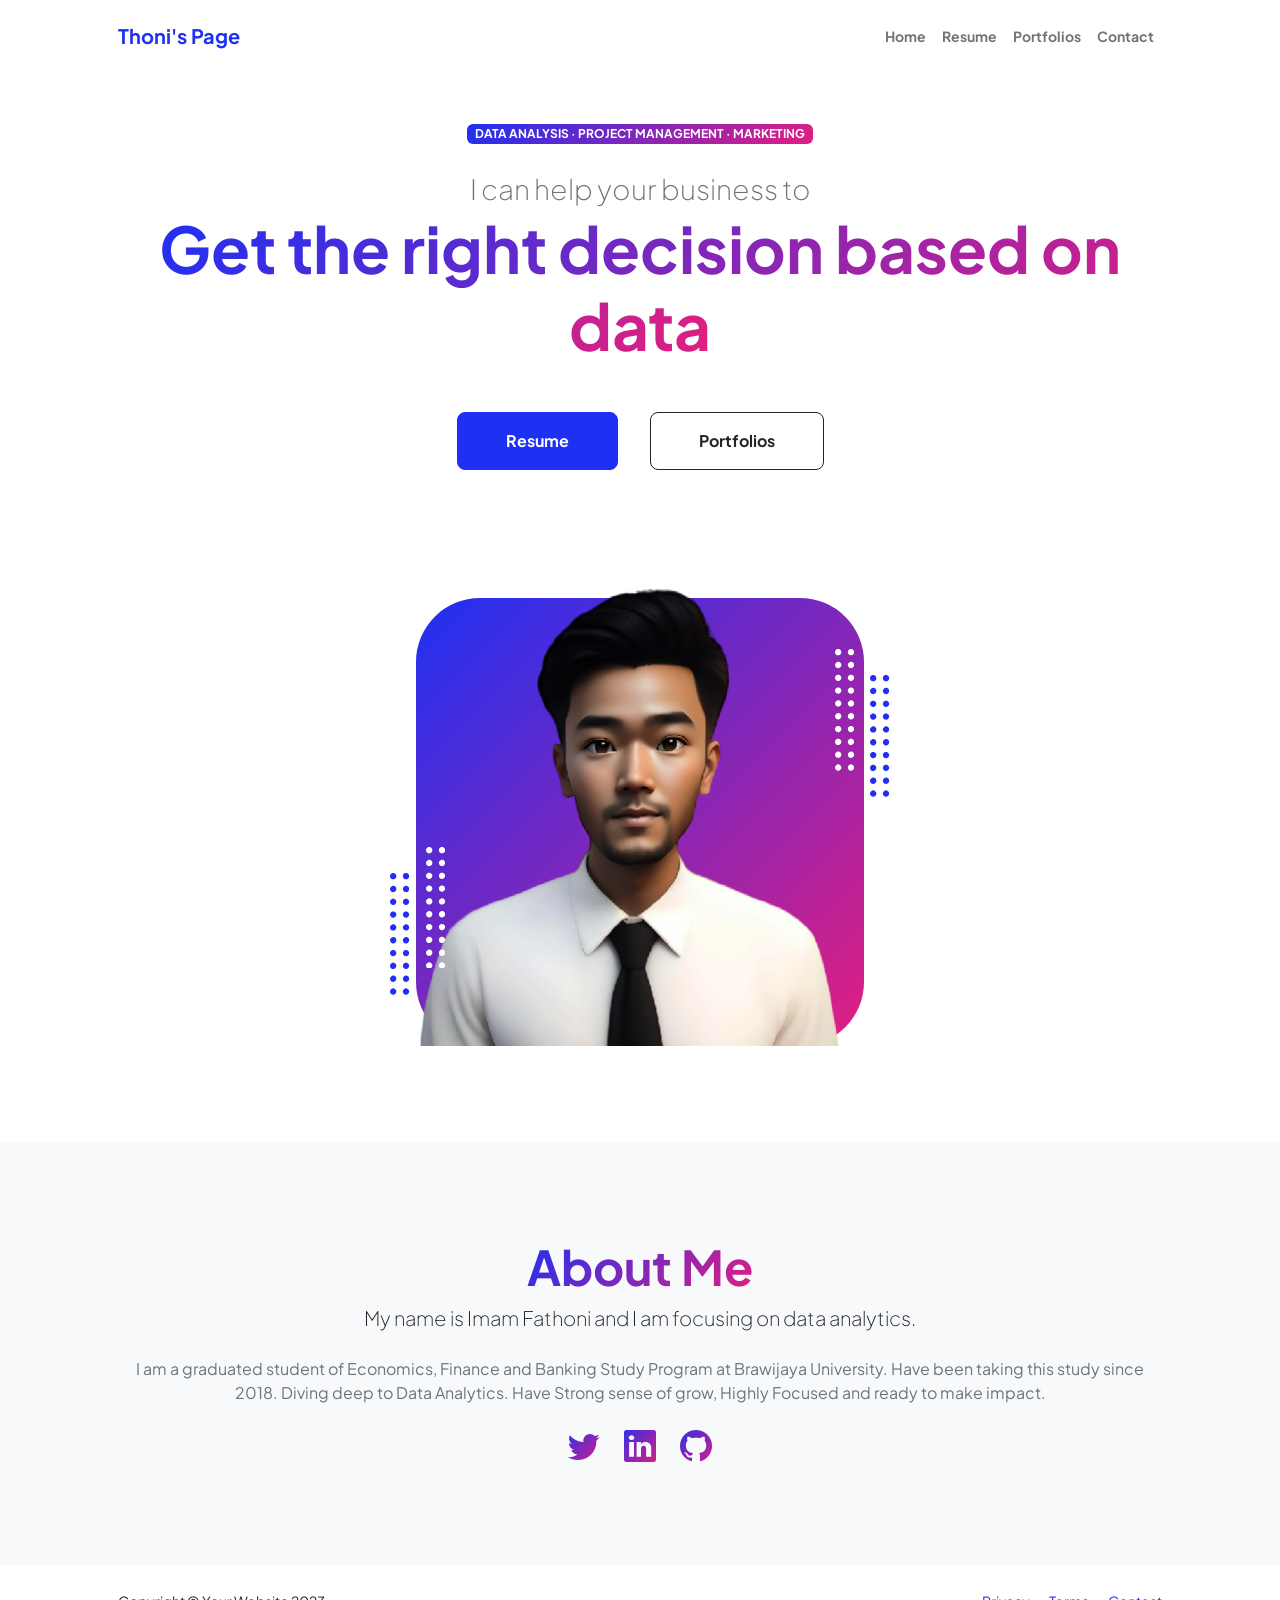
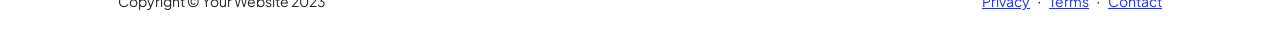
==== commit 68b2a7ba: "Update index.html" ====
--- a/index.html
+++ b/index.html
@@ -28,7 +28,7 @@
                         <ul class="navbar-nav ms-auto mb-2 mb-lg-0 small fw-bolder">
                             <li class="nav-item"><a class="nav-link" href="index.html">Home</a></li>
                             <li class="nav-item"><a class="nav-link" href="resume.html">Resume</a></li>
-                            <li class="nav-item"><a class="nav-link" href="projects.html">Projects</a></li>
+                            <li class="nav-item"><a class="nav-link" href="projects.html">Portfolios</a></li>
                             <li class="nav-item"><a class="nav-link" href="contact.html">Contact</a></li>
                         </ul>
                     </div>
@@ -46,7 +46,7 @@
                                 <h1 class="display-3 fw-bolder mb-5"><span class="text-gradient d-inline">Get the right decision based on data</span></h1>
                                 <div class="d-grid gap-3 d-sm-flex justify-content-sm-center justify-content-xxl-start mb-3">
                                     <a class="btn btn-primary btn-lg px-5 py-3 me-sm-3 fs-6 fw-bolder" href="resume.html">Resume</a>
-                                    <a class="btn btn-outline-dark btn-lg px-5 py-3 fs-6 fw-bolder" href="projects.html">Projects</a>
+                                    <a class="btn btn-outline-dark btn-lg px-5 py-3 fs-6 fw-bolder" href="projects.html">Portfolios</a>
                                 </div>
                             </div>
                         </div>
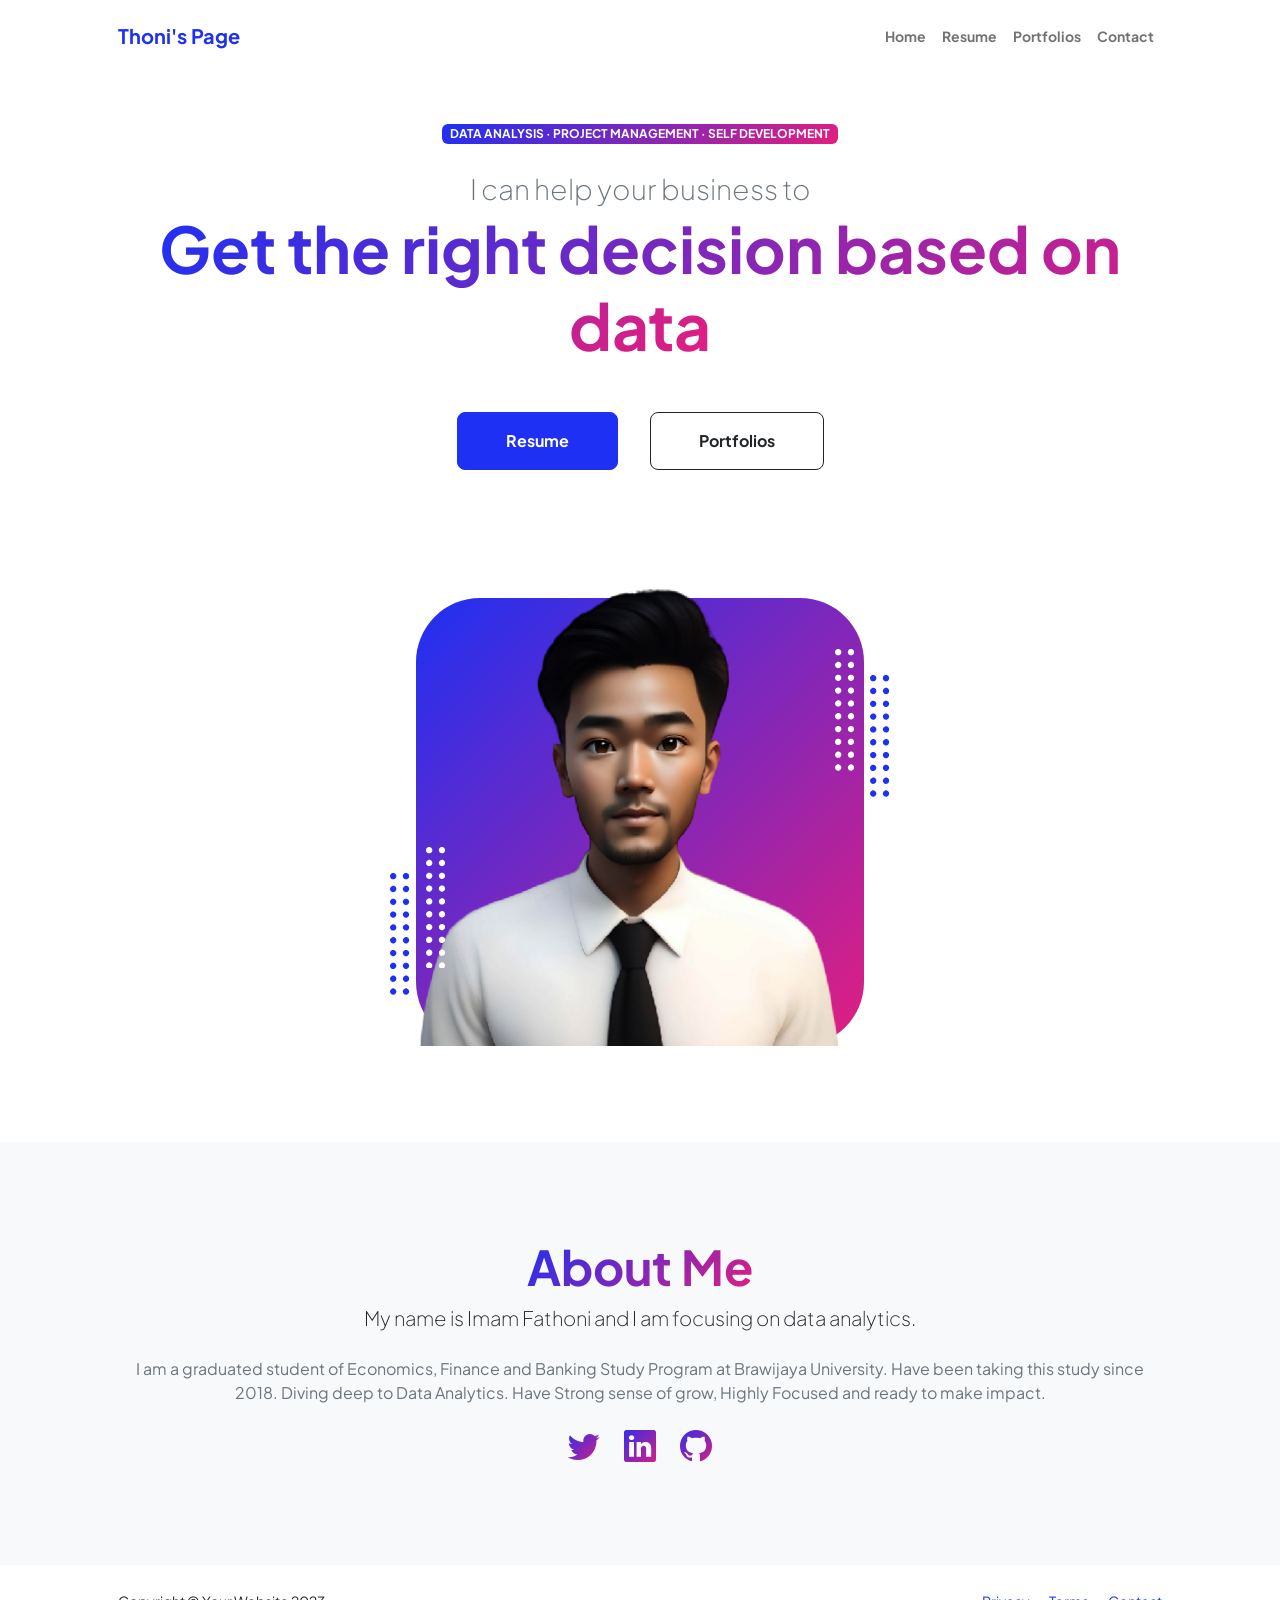
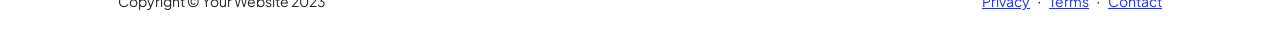
==== commit a6117d68: "Update index.html" ====
--- a/index.html
+++ b/index.html
@@ -41,7 +41,7 @@
                         <div class="col-xxl-5">
                             <!-- Header text content-->
                             <div class="text-center text-xxl-start">
-                                <div class="badge bg-gradient-primary-to-secondary text-white mb-4"><div class="text-uppercase">Data Analysis &middot; Project Management &middot; Marketing</div></div>
+                                <div class="badge bg-gradient-primary-to-secondary text-white mb-4"><div class="text-uppercase">Data Analysis &middot; Project Management &middot; Self Development</div></div>
                                 <div class="fs-3 fw-light text-muted">I can help your business to</div>
                                 <h1 class="display-3 fw-bolder mb-5"><span class="text-gradient d-inline">Get the right decision based on data</span></h1>
                                 <div class="d-grid gap-3 d-sm-flex justify-content-sm-center justify-content-xxl-start mb-3">
